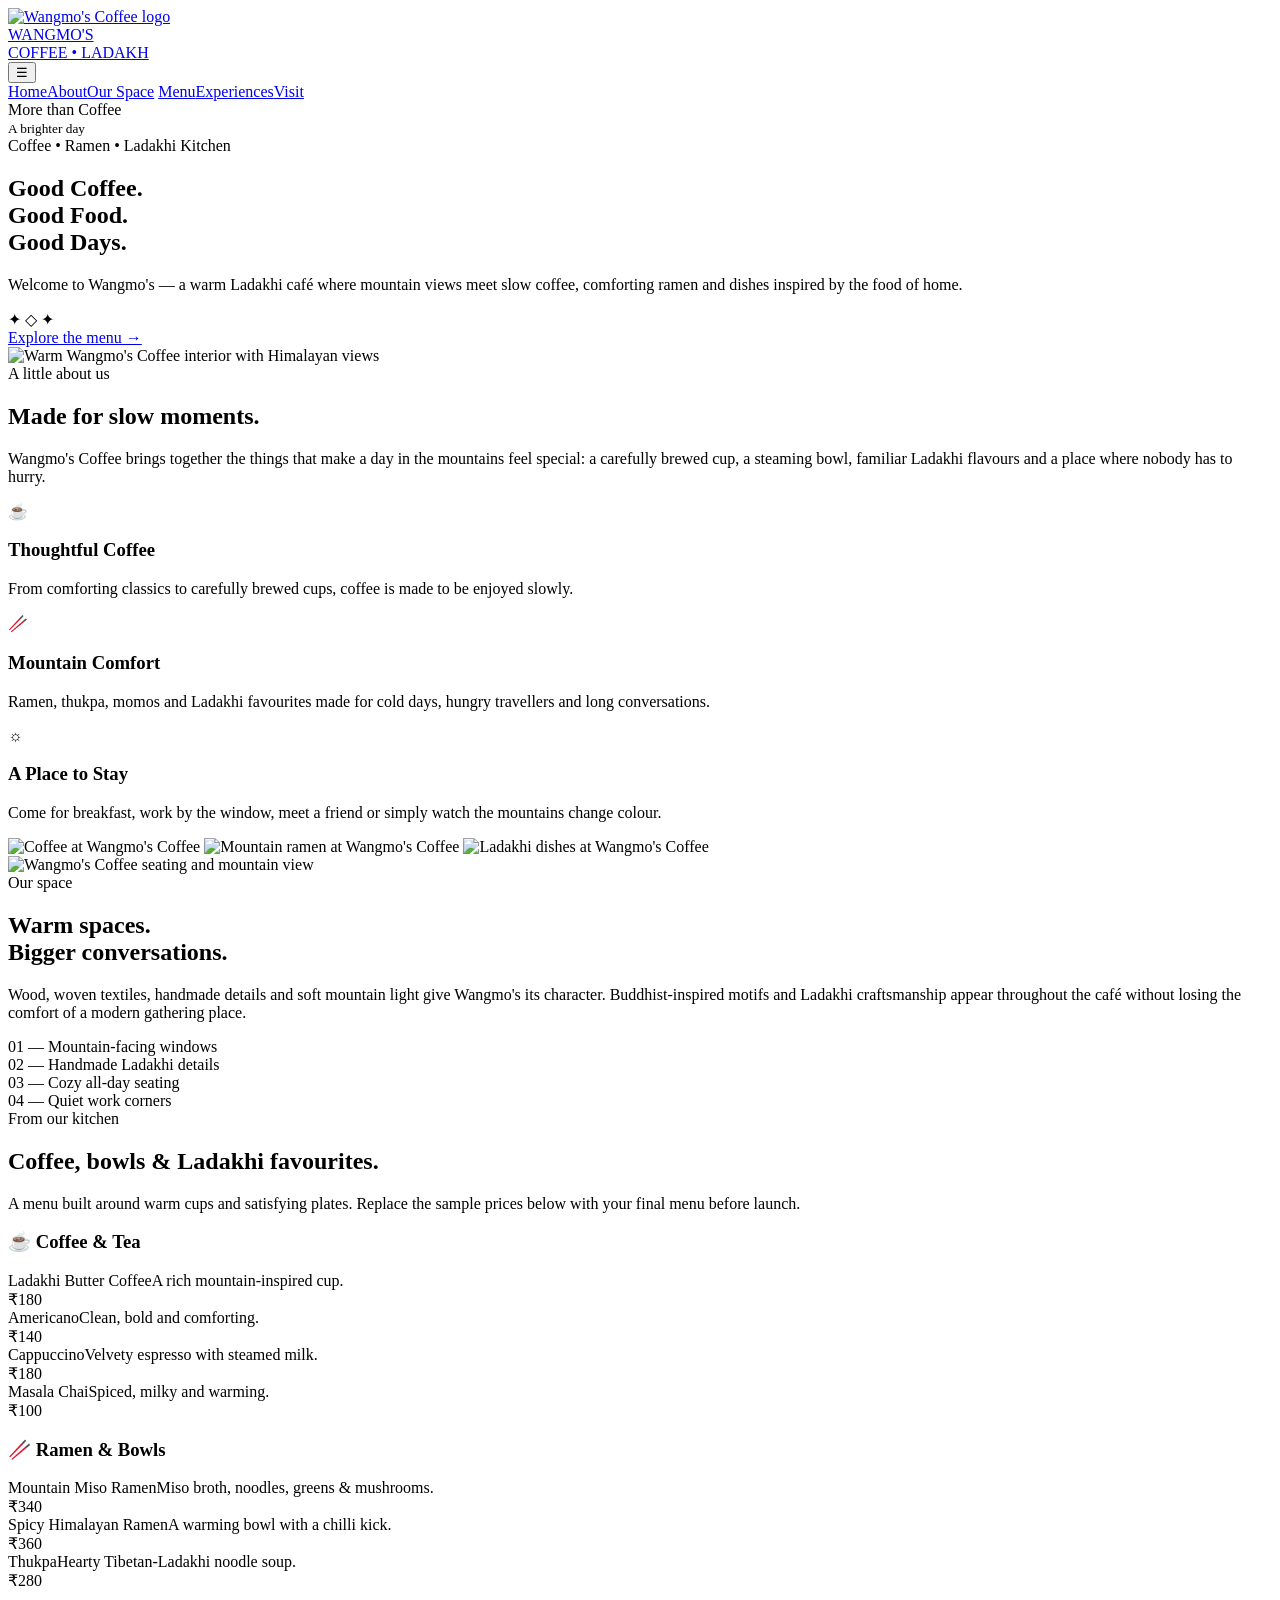
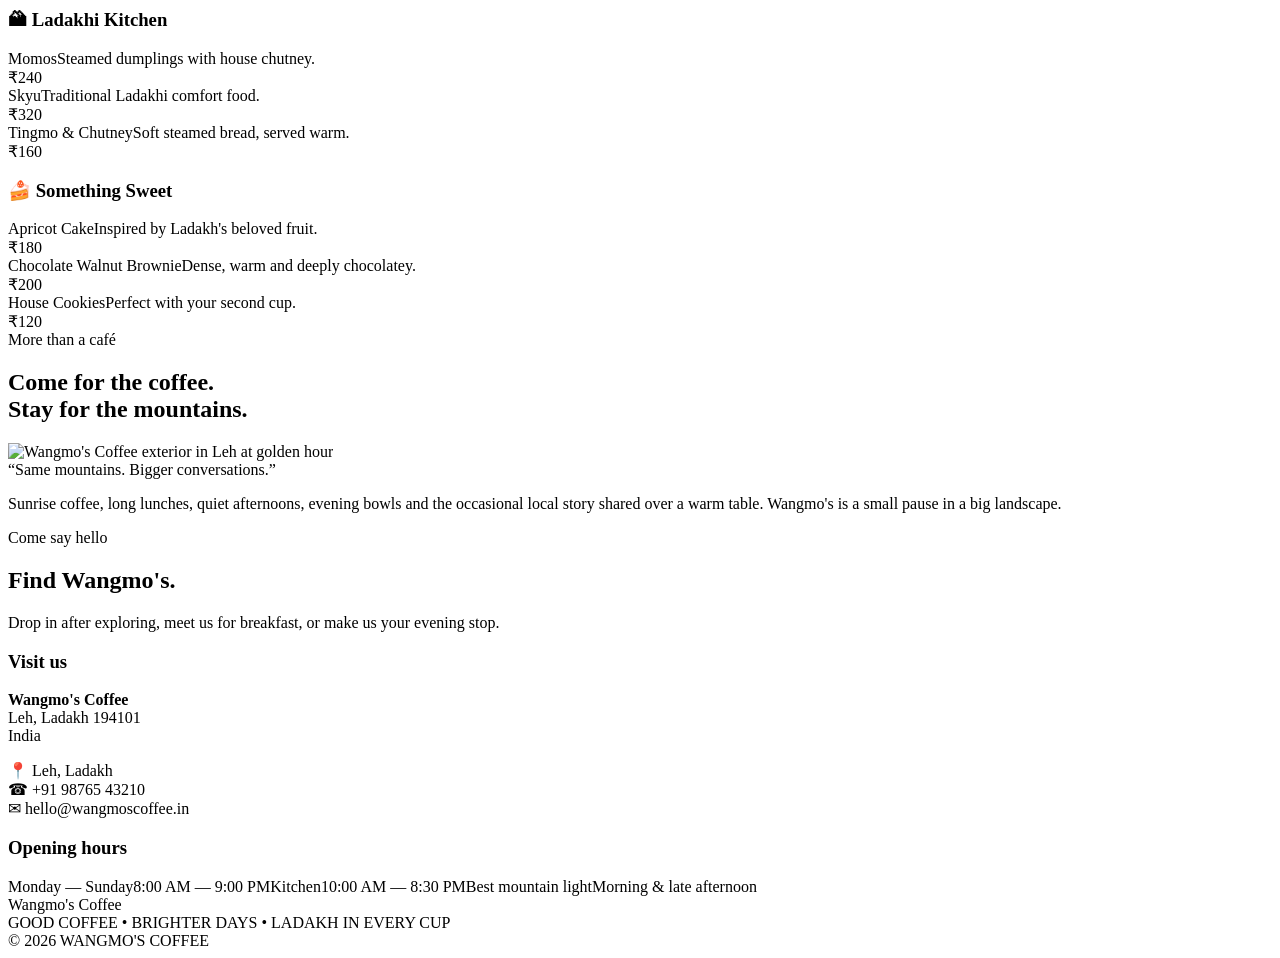
==== index.html @ b4e8e792 "Add files via upload" ====
<!doctype html>
<html lang="en">
<head>
<meta charset="utf-8">
<meta name="viewport" content="width=device-width, initial-scale=1">
<title>Wangmo's Coffee — Good Coffee • Brighter Days</title>
<meta name="description" content="Wangmo's Coffee in Leh, Ladakh — coffee, ramen and Ladakhi comfort food with Himalayan views.">
<link rel="stylesheet" href="css/style.css">
</head>
<body>
<div class="corner"></div>

<header class="nav">
  <div class="nav-inner">
    <a class="brand" href="#home">
      <img class="brand-mark" src="images/wangmos-logo.jpg" alt="Wangmo's Coffee logo">
      <div><div class="brand-name">WANGMO'S</div><div class="brand-sub">COFFEE • LADAKH</div></div>
    </a>
    <button class="menu-btn" aria-label="Open navigation" onclick="document.querySelector('.links').classList.toggle('open')">☰</button>
    <nav class="links">
      <a class="active" href="#home">Home</a><a href="#about">About</a><a href="#space">Our Space</a>
      <a href="#menu">Menu</a><a href="#experiences">Experiences</a><a href="#visit">Visit</a>
    </nav>
    <div class="tagline">More than Coffee<br><small>A brighter day</small></div>
  </div>
</header>

<main id="home">
<section class="hero">
  <div class="hero-copy">
    <div class="kicker">Coffee • Ramen • Ladakhi Kitchen</div>
    <h1>Good Coffee.<br>Good Food.<br>Good Days.</h1>
    <p>Welcome to Wangmo's — a warm Ladakhi café where mountain views meet slow coffee, comforting ramen and dishes inspired by the food of home.</p>
    <div class="ornament">✦  ◇  ✦</div>
    <a class="btn" href="#menu">Explore the menu →</a>
  </div>
  <div class="hero-image">
    <img src="images/interior-main.png" alt="Warm Wangmo's Coffee interior with Himalayan views">
  </div>
</section>

<section class="section" id="about">
  <div class="section-head">
    <div class="eyebrow">A little about us</div>
    <h2>Made for slow moments.</h2>
    <p>Wangmo's Coffee brings together the things that make a day in the mountains feel special: a carefully brewed cup, a steaming bowl, familiar Ladakhi flavours and a place where nobody has to hurry.</p>
  </div>
  <div class="cards">
    <article class="card"><div class="icon">☕</div><h3>Thoughtful Coffee</h3><p>From comforting classics to carefully brewed cups, coffee is made to be enjoyed slowly.</p></article>
    <article class="card"><div class="icon">🥢</div><h3>Mountain Comfort</h3><p>Ramen, thukpa, momos and Ladakhi favourites made for cold days, hungry travellers and long conversations.</p></article>
    <article class="card"><div class="icon">☼</div><h3>A Place to Stay</h3><p>Come for breakfast, work by the window, meet a friend or simply watch the mountains change colour.</p></article>
  </div>
  <div class="photo-strip">
    <img src="images/coffee-detail.png" alt="Coffee at Wangmo's Coffee">
    <img src="images/ramen-detail.png" alt="Mountain ramen at Wangmo's Coffee">
    <img src="images/ladakhi-food.png" alt="Ladakhi dishes at Wangmo's Coffee">
  </div>
</section>

<section class="section" id="space">
  <div class="space-grid">
    <img src="images/coffee-detail.png" alt="Wangmo's Coffee seating and mountain view">
    <div class="space-copy">
      <div class="eyebrow">Our space</div>
      <h2>Warm spaces.<br>Bigger conversations.</h2>
      <p>Wood, woven textiles, handmade details and soft mountain light give Wangmo's its character. Buddhist-inspired motifs and Ladakhi craftsmanship appear throughout the café without losing the comfort of a modern gathering place.</p>
      <div class="detail-row"><div class="detail">01 — Mountain-facing windows</div><div class="detail">02 — Handmade Ladakhi details</div><div class="detail">03 — Cozy all-day seating</div><div class="detail">04 — Quiet work corners</div></div>
    </div>
  </div>
</section>

<section class="section menu-section" id="menu">
  <div class="section-head">
    <div class="eyebrow">From our kitchen</div>
    <h2>Coffee, bowls &amp; Ladakhi favourites.</h2>
    <p>A menu built around warm cups and satisfying plates. Replace the sample prices below with your final menu before launch.</p>
  </div>
  <div class="menu-grid">
    <div class="menu-col">
      <h3>☕ Coffee &amp; Tea</h3>
      <div class="item"><div><span class="item-name">Ladakhi Butter Coffee</span><span class="item-desc">A rich mountain-inspired cup.</span></div><span class="price">₹180</span></div>
      <div class="item"><div><span class="item-name">Americano</span><span class="item-desc">Clean, bold and comforting.</span></div><span class="price">₹140</span></div>
      <div class="item"><div><span class="item-name">Cappuccino</span><span class="item-desc">Velvety espresso with steamed milk.</span></div><span class="price">₹180</span></div>
      <div class="item"><div><span class="item-name">Masala Chai</span><span class="item-desc">Spiced, milky and warming.</span></div><span class="price">₹100</span></div>
    </div>
    <div class="menu-col">
      <h3>🥢 Ramen &amp; Bowls</h3>
      <div class="item"><div><span class="item-name">Mountain Miso Ramen</span><span class="item-desc">Miso broth, noodles, greens &amp; mushrooms.</span></div><span class="price">₹340</span></div>
      <div class="item"><div><span class="item-name">Spicy Himalayan Ramen</span><span class="item-desc">A warming bowl with a chilli kick.</span></div><span class="price">₹360</span></div>
      <div class="item"><div><span class="item-name">Thukpa</span><span class="item-desc">Hearty Tibetan-Ladakhi noodle soup.</span></div><span class="price">₹280</span></div>
    </div>
    <div class="menu-col">
      <h3>🏔 Ladakhi Kitchen</h3>
      <div class="item"><div><span class="item-name">Momos</span><span class="item-desc">Steamed dumplings with house chutney.</span></div><span class="price">₹240</span></div>
      <div class="item"><div><span class="item-name">Skyu</span><span class="item-desc">Traditional Ladakhi comfort food.</span></div><span class="price">₹320</span></div>
      <div class="item"><div><span class="item-name">Tingmo &amp; Chutney</span><span class="item-desc">Soft steamed bread, served warm.</span></div><span class="price">₹160</span></div>
    </div>
    <div class="menu-col">
      <h3>🍰 Something Sweet</h3>
      <div class="item"><div><span class="item-name">Apricot Cake</span><span class="item-desc">Inspired by Ladakh's beloved fruit.</span></div><span class="price">₹180</span></div>
      <div class="item"><div><span class="item-name">Chocolate Walnut Brownie</span><span class="item-desc">Dense, warm and deeply chocolatey.</span></div><span class="price">₹200</span></div>
      <div class="item"><div><span class="item-name">House Cookies</span><span class="item-desc">Perfect with your second cup.</span></div><span class="price">₹120</span></div>
    </div>
  </div>
</section>

<section class="feature" id="experiences">
  <div class="eyebrow">More than a café</div>
  <h2>Come for the coffee.<br>Stay for the mountains.</h2>
  <img class="experience-photo" src="images/exterior.png" alt="Wangmo's Coffee exterior in Leh at golden hour">
  <div class="quote">“Same mountains. Bigger conversations.”</div>
  <p>Sunrise coffee, long lunches, quiet afternoons, evening bowls and the occasional local story shared over a warm table. Wangmo's is a small pause in a big landscape.</p>
</section>

<section class="section" id="visit">
  <div class="section-head"><div class="eyebrow">Come say hello</div><h2>Find Wangmo's.</h2><p>Drop in after exploring, meet us for breakfast, or make us your evening stop.</p></div>
  <div class="visit">
    <div class="visit-box"><h3>Visit us</h3><p><strong>Wangmo's Coffee</strong><br>Leh, Ladakh 194101<br>India</p><p>📍 Leh, Ladakh<br>☎ +91 98765 43210<br>✉ hello@wangmoscoffee.in</p></div>
    <div class="visit-box"><h3>Opening hours</h3><div class="hours"><span>Monday — Sunday</span><span>8:00 AM — 9:00 PM</span><span>Kitchen</span><span>10:00 AM — 8:30 PM</span><span>Best mountain light</span><span>Morning &amp; late afternoon</span></div></div>
  </div>
</section>
</main>

<footer><div class="footer-inner"><div><div class="footer-logo">Wangmo's Coffee</div><div class="footer-small">GOOD COFFEE • BRIGHTER DAYS • LADAKH IN EVERY CUP</div></div><div class="footer-small">© 2026 WANGMO'S COFFEE</div></div></footer>

<script src="js/script.js"></script>
</body>
</html>
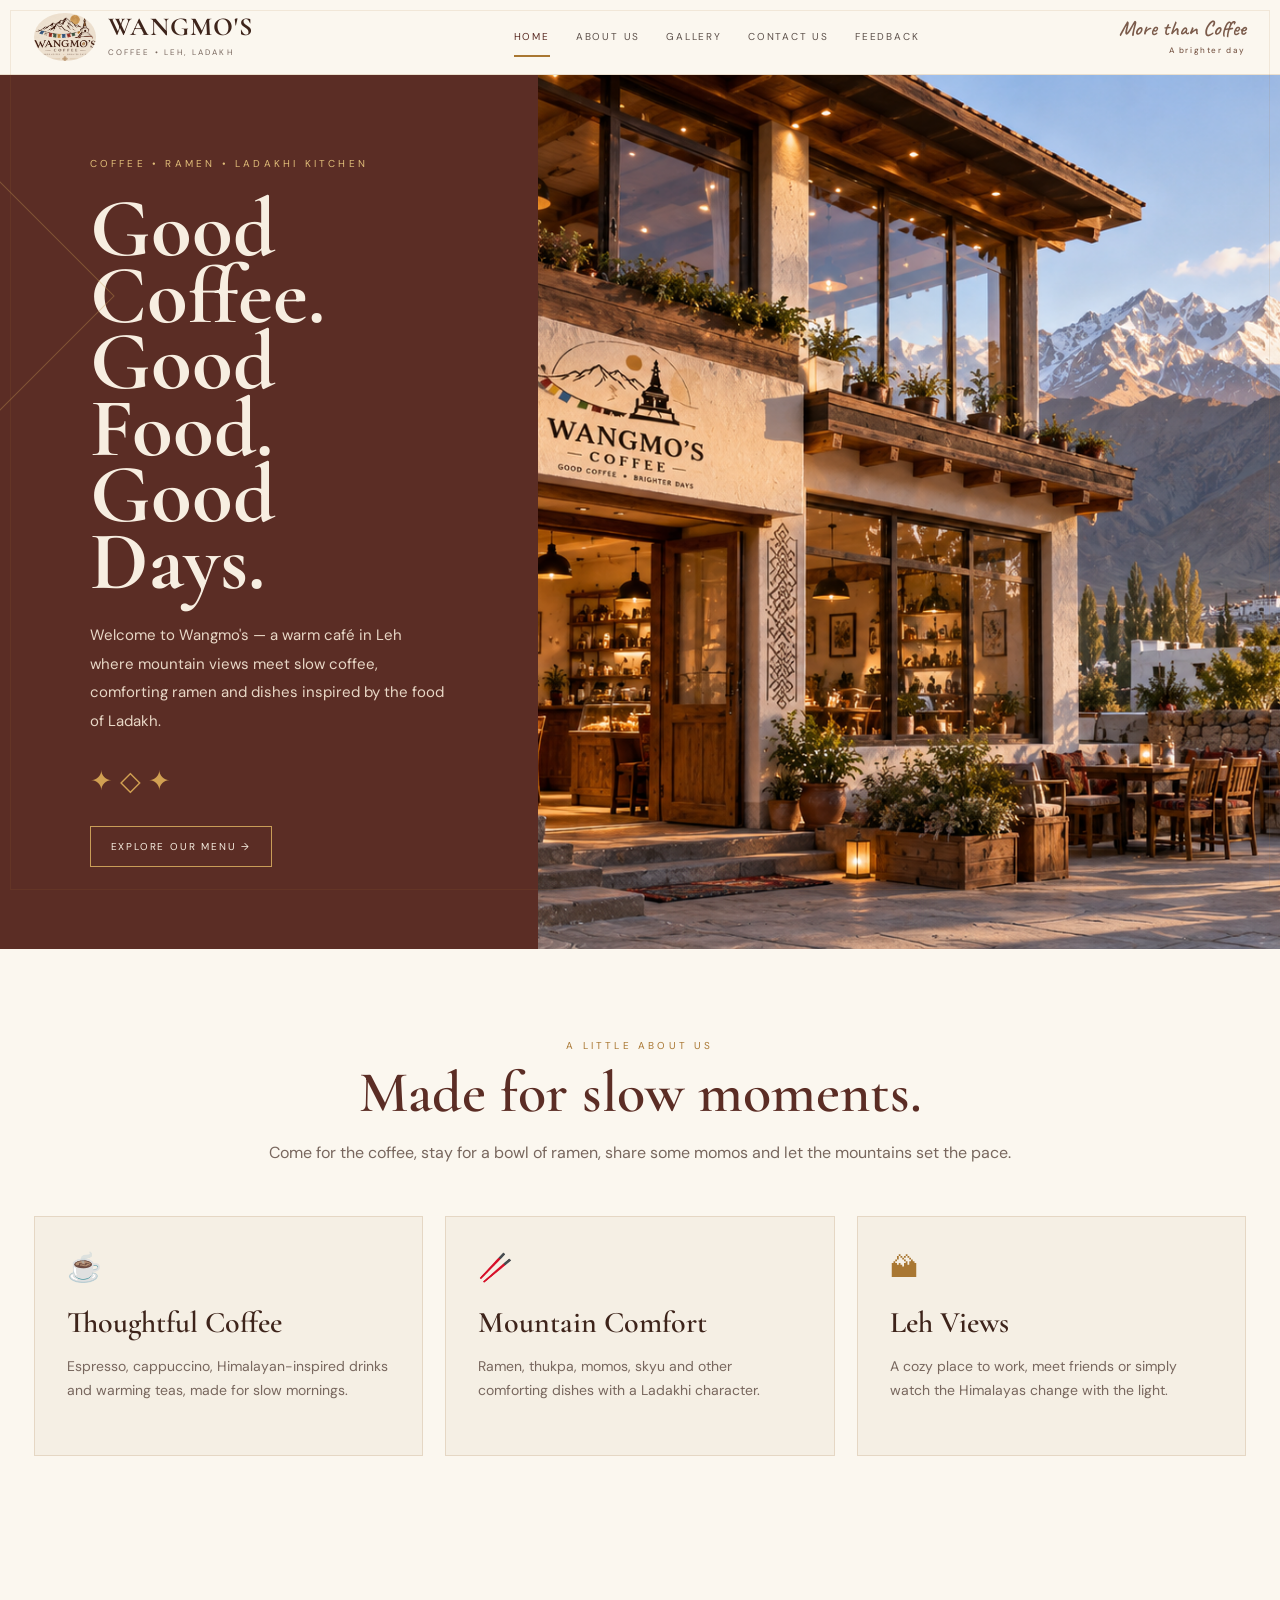
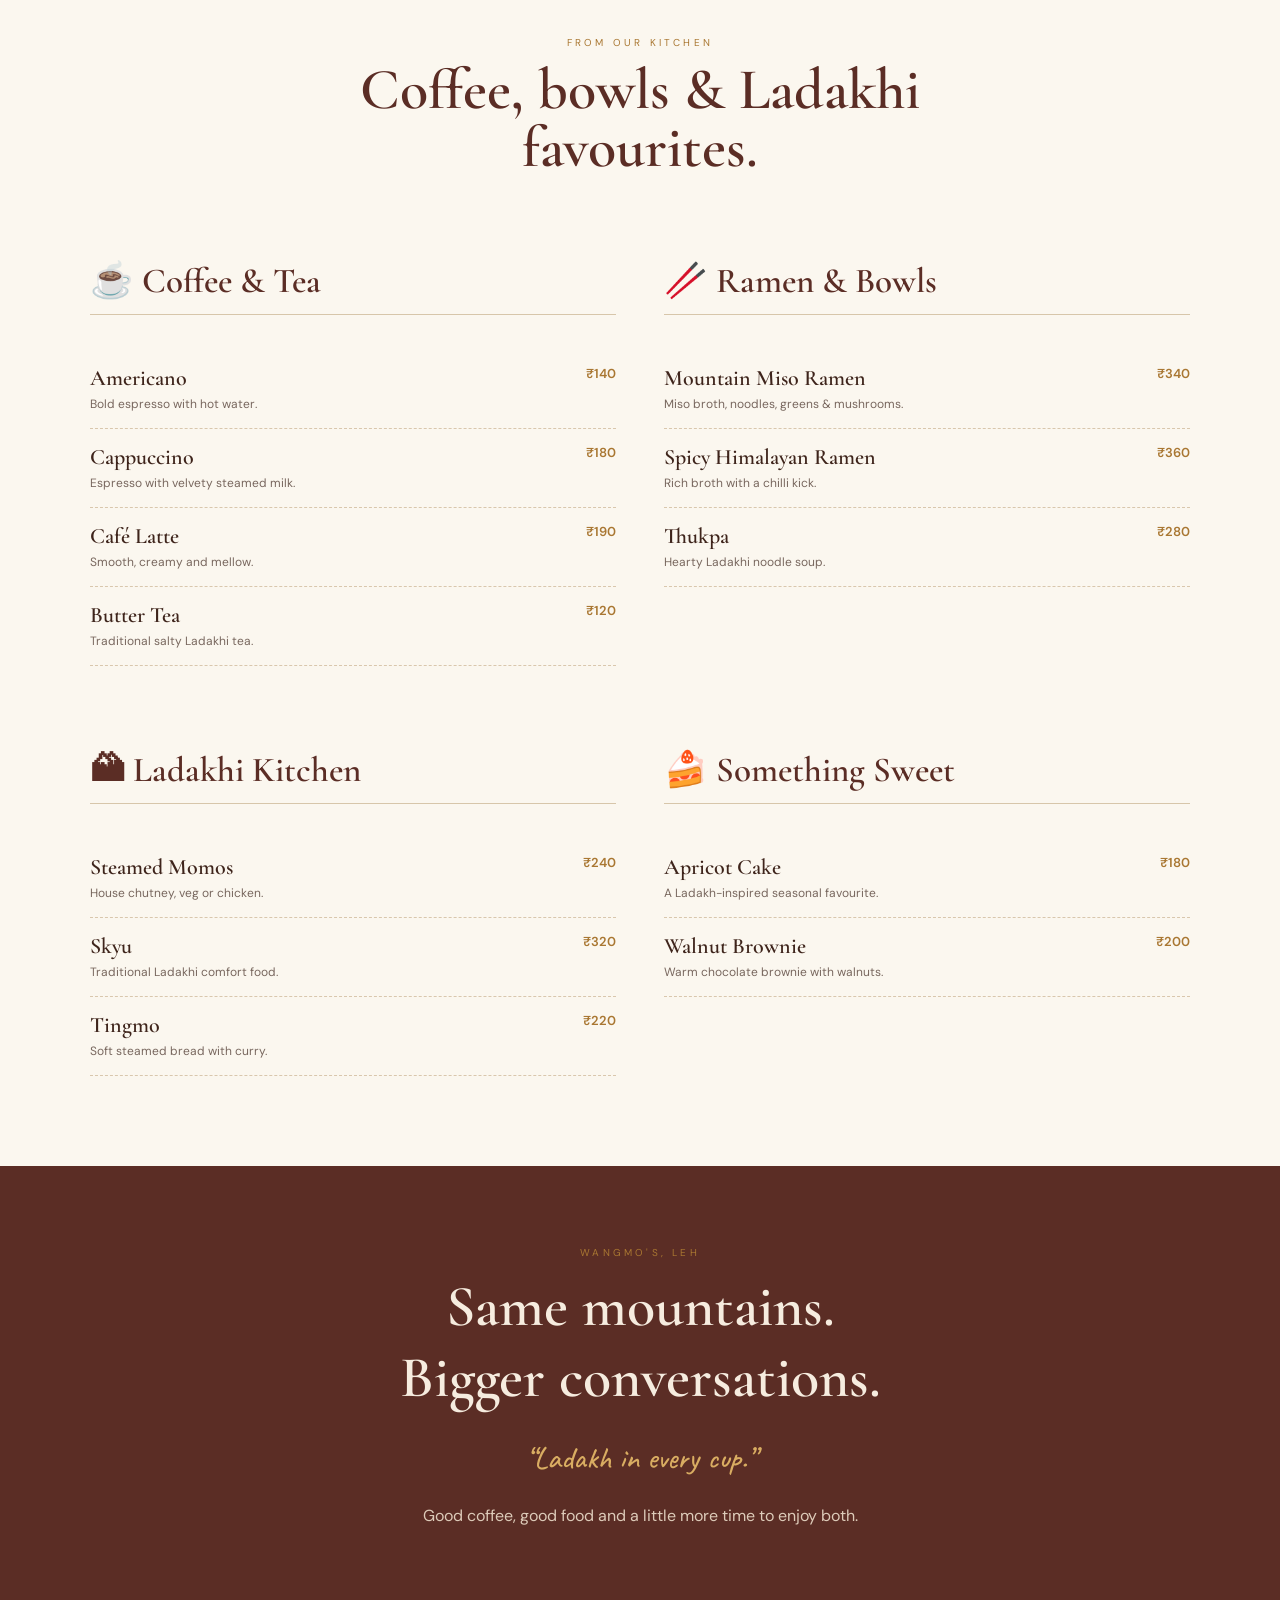
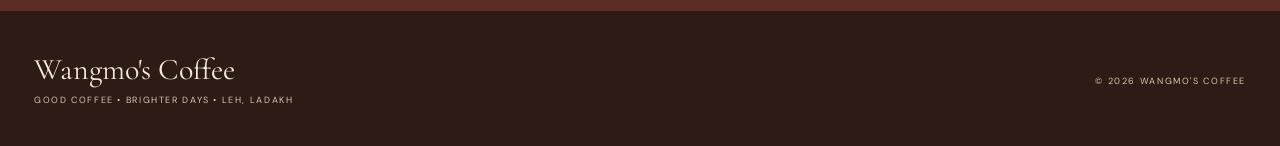
==== commit 64527d6b: "Add files via upload" ====
--- a/index.html
+++ b/index.html
@@ -1,128 +1,7 @@
-<!doctype html>
-<html lang="en">
-<head>
-<meta charset="utf-8">
-<meta name="viewport" content="width=device-width, initial-scale=1">
-<title>Wangmo's Coffee — Good Coffee • Brighter Days</title>
-<meta name="description" content="Wangmo's Coffee in Leh, Ladakh — coffee, ramen and Ladakhi comfort food with Himalayan views.">
-<link rel="stylesheet" href="css/style.css">
-</head>
-<body>
-<div class="corner"></div>
-
-<header class="nav">
-  <div class="nav-inner">
-    <a class="brand" href="#home">
-      <img class="brand-mark" src="images/wangmos-logo.jpg" alt="Wangmo's Coffee logo">
-      <div><div class="brand-name">WANGMO'S</div><div class="brand-sub">COFFEE • LADAKH</div></div>
-    </a>
-    <button class="menu-btn" aria-label="Open navigation" onclick="document.querySelector('.links').classList.toggle('open')">☰</button>
-    <nav class="links">
-      <a class="active" href="#home">Home</a><a href="#about">About</a><a href="#space">Our Space</a>
-      <a href="#menu">Menu</a><a href="#experiences">Experiences</a><a href="#visit">Visit</a>
-    </nav>
-    <div class="tagline">More than Coffee<br><small>A brighter day</small></div>
-  </div>
-</header>
-
-<main id="home">
-<section class="hero">
-  <div class="hero-copy">
-    <div class="kicker">Coffee • Ramen • Ladakhi Kitchen</div>
-    <h1>Good Coffee.<br>Good Food.<br>Good Days.</h1>
-    <p>Welcome to Wangmo's — a warm Ladakhi café where mountain views meet slow coffee, comforting ramen and dishes inspired by the food of home.</p>
-    <div class="ornament">✦  ◇  ✦</div>
-    <a class="btn" href="#menu">Explore the menu →</a>
-  </div>
-  <div class="hero-image">
-    <img src="images/interior-main.png" alt="Warm Wangmo's Coffee interior with Himalayan views">
-  </div>
-</section>
-
-<section class="section" id="about">
-  <div class="section-head">
-    <div class="eyebrow">A little about us</div>
-    <h2>Made for slow moments.</h2>
-    <p>Wangmo's Coffee brings together the things that make a day in the mountains feel special: a carefully brewed cup, a steaming bowl, familiar Ladakhi flavours and a place where nobody has to hurry.</p>
-  </div>
-  <div class="cards">
-    <article class="card"><div class="icon">☕</div><h3>Thoughtful Coffee</h3><p>From comforting classics to carefully brewed cups, coffee is made to be enjoyed slowly.</p></article>
-    <article class="card"><div class="icon">🥢</div><h3>Mountain Comfort</h3><p>Ramen, thukpa, momos and Ladakhi favourites made for cold days, hungry travellers and long conversations.</p></article>
-    <article class="card"><div class="icon">☼</div><h3>A Place to Stay</h3><p>Come for breakfast, work by the window, meet a friend or simply watch the mountains change colour.</p></article>
-  </div>
-  <div class="photo-strip">
-    <img src="images/coffee-detail.png" alt="Coffee at Wangmo's Coffee">
-    <img src="images/ramen-detail.png" alt="Mountain ramen at Wangmo's Coffee">
-    <img src="images/ladakhi-food.png" alt="Ladakhi dishes at Wangmo's Coffee">
-  </div>
-</section>
-
-<section class="section" id="space">
-  <div class="space-grid">
-    <img src="images/coffee-detail.png" alt="Wangmo's Coffee seating and mountain view">
-    <div class="space-copy">
-      <div class="eyebrow">Our space</div>
-      <h2>Warm spaces.<br>Bigger conversations.</h2>
-      <p>Wood, woven textiles, handmade details and soft mountain light give Wangmo's its character. Buddhist-inspired motifs and Ladakhi craftsmanship appear throughout the café without losing the comfort of a modern gathering place.</p>
-      <div class="detail-row"><div class="detail">01 — Mountain-facing windows</div><div class="detail">02 — Handmade Ladakhi details</div><div class="detail">03 — Cozy all-day seating</div><div class="detail">04 — Quiet work corners</div></div>
-    </div>
-  </div>
-</section>
-
-<section class="section menu-section" id="menu">
-  <div class="section-head">
-    <div class="eyebrow">From our kitchen</div>
-    <h2>Coffee, bowls &amp; Ladakhi favourites.</h2>
-    <p>A menu built around warm cups and satisfying plates. Replace the sample prices below with your final menu before launch.</p>
-  </div>
-  <div class="menu-grid">
-    <div class="menu-col">
-      <h3>☕ Coffee &amp; Tea</h3>
-      <div class="item"><div><span class="item-name">Ladakhi Butter Coffee</span><span class="item-desc">A rich mountain-inspired cup.</span></div><span class="price">₹180</span></div>
-      <div class="item"><div><span class="item-name">Americano</span><span class="item-desc">Clean, bold and comforting.</span></div><span class="price">₹140</span></div>
-      <div class="item"><div><span class="item-name">Cappuccino</span><span class="item-desc">Velvety espresso with steamed milk.</span></div><span class="price">₹180</span></div>
-      <div class="item"><div><span class="item-name">Masala Chai</span><span class="item-desc">Spiced, milky and warming.</span></div><span class="price">₹100</span></div>
-    </div>
-    <div class="menu-col">
-      <h3>🥢 Ramen &amp; Bowls</h3>
-      <div class="item"><div><span class="item-name">Mountain Miso Ramen</span><span class="item-desc">Miso broth, noodles, greens &amp; mushrooms.</span></div><span class="price">₹340</span></div>
-      <div class="item"><div><span class="item-name">Spicy Himalayan Ramen</span><span class="item-desc">A warming bowl with a chilli kick.</span></div><span class="price">₹360</span></div>
-      <div class="item"><div><span class="item-name">Thukpa</span><span class="item-desc">Hearty Tibetan-Ladakhi noodle soup.</span></div><span class="price">₹280</span></div>
-    </div>
-    <div class="menu-col">
-      <h3>🏔 Ladakhi Kitchen</h3>
-      <div class="item"><div><span class="item-name">Momos</span><span class="item-desc">Steamed dumplings with house chutney.</span></div><span class="price">₹240</span></div>
-      <div class="item"><div><span class="item-name">Skyu</span><span class="item-desc">Traditional Ladakhi comfort food.</span></div><span class="price">₹320</span></div>
-      <div class="item"><div><span class="item-name">Tingmo &amp; Chutney</span><span class="item-desc">Soft steamed bread, served warm.</span></div><span class="price">₹160</span></div>
-    </div>
-    <div class="menu-col">
-      <h3>🍰 Something Sweet</h3>
-      <div class="item"><div><span class="item-name">Apricot Cake</span><span class="item-desc">Inspired by Ladakh's beloved fruit.</span></div><span class="price">₹180</span></div>
-      <div class="item"><div><span class="item-name">Chocolate Walnut Brownie</span><span class="item-desc">Dense, warm and deeply chocolatey.</span></div><span class="price">₹200</span></div>
-      <div class="item"><div><span class="item-name">House Cookies</span><span class="item-desc">Perfect with your second cup.</span></div><span class="price">₹120</span></div>
-    </div>
-  </div>
-</section>
-
-<section class="feature" id="experiences">
-  <div class="eyebrow">More than a café</div>
-  <h2>Come for the coffee.<br>Stay for the mountains.</h2>
-  <img class="experience-photo" src="images/exterior.png" alt="Wangmo's Coffee exterior in Leh at golden hour">
-  <div class="quote">“Same mountains. Bigger conversations.”</div>
-  <p>Sunrise coffee, long lunches, quiet afternoons, evening bowls and the occasional local story shared over a warm table. Wangmo's is a small pause in a big landscape.</p>
-</section>
-
-<section class="section" id="visit">
-  <div class="section-head"><div class="eyebrow">Come say hello</div><h2>Find Wangmo's.</h2><p>Drop in after exploring, meet us for breakfast, or make us your evening stop.</p></div>
-  <div class="visit">
-    <div class="visit-box"><h3>Visit us</h3><p><strong>Wangmo's Coffee</strong><br>Leh, Ladakh 194101<br>India</p><p>📍 Leh, Ladakh<br>☎ +91 98765 43210<br>✉ hello@wangmoscoffee.in</p></div>
-    <div class="visit-box"><h3>Opening hours</h3><div class="hours"><span>Monday — Sunday</span><span>8:00 AM — 9:00 PM</span><span>Kitchen</span><span>10:00 AM — 8:30 PM</span><span>Best mountain light</span><span>Morning &amp; late afternoon</span></div></div>
-  </div>
-</section>
-</main>
-
-<footer><div class="footer-inner"><div><div class="footer-logo">Wangmo's Coffee</div><div class="footer-small">GOOD COFFEE • BRIGHTER DAYS • LADAKH IN EVERY CUP</div></div><div class="footer-small">© 2026 WANGMO'S COFFEE</div></div></footer>
-
-<script src="js/script.js"></script>
-</body>
-</html>+<!doctype html><html lang="en"><head><meta charset="utf-8"><meta name="viewport" content="width=device-width,initial-scale=1"><title>Wangmo's Coffee — Leh, Ladakh</title><meta name="description" content="Wangmo's Coffee in Leh — coffee, ramen and Ladakhi comfort food."><link rel="stylesheet" href="css/style.css"></head><body>
+<header class="nav"><div class="nav-inner"><a class="brand" href="index.html"><img class="brand-mark" src="images/wangmos-logo.jpg" alt="Wangmo's Coffee"><div><div class="brand-name">WANGMO'S</div><div class="brand-sub">COFFEE • LEH, LADAKH</div></div></a><button class="menu-btn" aria-label="Open navigation">☰</button><nav class="links"><a class="active" href="index.html">Home</a><a href="about.html">About Us</a><a href="gallery.html">Gallery</a><a href="contact.html">Contact Us</a><a href="feedback.html">Feedback</a></nav><div class="tagline">More than Coffee<br><small>A brighter day</small></div></div></header>
+<main><section class="hero"><div class="hero-copy"><div class="kicker">Coffee • Ramen • Ladakhi Kitchen</div><h1>Good Coffee.<br>Good Food.<br>Good Days.</h1><p>Welcome to Wangmo's — a warm café in Leh where mountain views meet slow coffee, comforting ramen and dishes inspired by the food of Ladakh.</p><div class="ornament">✦ ◇ ✦</div><a class="btn" href="#menu">Explore our menu →</a></div><div class="hero-image"><img src="images/exterior.png" alt="Wangmo's Coffee in a Himalayan setting"></div></section>
+<section class="section"><div class="section-head"><div class="eyebrow">A little about us</div><h2>Made for slow moments.</h2><p>Come for the coffee, stay for a bowl of ramen, share some momos and let the mountains set the pace.</p></div><div class="cards"><article class="card"><div class="icon">☕</div><h3>Thoughtful Coffee</h3><p>Espresso, cappuccino, Himalayan-inspired drinks and warming teas, made for slow mornings.</p></article><article class="card"><div class="icon">🥢</div><h3>Mountain Comfort</h3><p>Ramen, thukpa, momos, skyu and other comforting dishes with a Ladakhi character.</p></article><article class="card"><div class="icon">🏔</div><h3>Leh Views</h3><p>A cozy place to work, meet friends or simply watch the Himalayas change with the light.</p></article></div></section>
+<section class="section" id="menu"><div class="section-head"><div class="eyebrow">From our kitchen</div><h2>Coffee, bowls & Ladakhi favourites.</h2></div><div class="menu-grid"><div class="menu-col"><h3>☕ Coffee & Tea</h3><div class="item"><div><span class="item-name">Americano</span><span class="item-desc">Bold espresso with hot water.</span></div><span class="price">₹140</span></div><div class="item"><div><span class="item-name">Cappuccino</span><span class="item-desc">Espresso with velvety steamed milk.</span></div><span class="price">₹180</span></div><div class="item"><div><span class="item-name">Café Latte</span><span class="item-desc">Smooth, creamy and mellow.</span></div><span class="price">₹190</span></div><div class="item"><div><span class="item-name">Butter Tea</span><span class="item-desc">Traditional salty Ladakhi tea.</span></div><span class="price">₹120</span></div></div><div class="menu-col"><h3>🥢 Ramen & Bowls</h3><div class="item"><div><span class="item-name">Mountain Miso Ramen</span><span class="item-desc">Miso broth, noodles, greens & mushrooms.</span></div><span class="price">₹340</span></div><div class="item"><div><span class="item-name">Spicy Himalayan Ramen</span><span class="item-desc">Rich broth with a chilli kick.</span></div><span class="price">₹360</span></div><div class="item"><div><span class="item-name">Thukpa</span><span class="item-desc">Hearty Ladakhi noodle soup.</span></div><span class="price">₹280</span></div></div><div class="menu-col"><h3>🏔 Ladakhi Kitchen</h3><div class="item"><div><span class="item-name">Steamed Momos</span><span class="item-desc">House chutney, veg or chicken.</span></div><span class="price">₹240</span></div><div class="item"><div><span class="item-name">Skyu</span><span class="item-desc">Traditional Ladakhi comfort food.</span></div><span class="price">₹320</span></div><div class="item"><div><span class="item-name">Tingmo</span><span class="item-desc">Soft steamed bread with curry.</span></div><span class="price">₹220</span></div></div><div class="menu-col"><h3>🍰 Something Sweet</h3><div class="item"><div><span class="item-name">Apricot Cake</span><span class="item-desc">A Ladakh-inspired seasonal favourite.</span></div><span class="price">₹180</span></div><div class="item"><div><span class="item-name">Walnut Brownie</span><span class="item-desc">Warm chocolate brownie with walnuts.</span></div><span class="price">₹200</span></div></div></div></section>
+<section class="feature"><div class="eyebrow">Wangmo's, Leh</div><h2>Same mountains.<br>Bigger conversations.</h2><div class="quote">“Ladakh in every cup.”</div><p>Good coffee, good food and a little more time to enjoy both.</p></section>
+</main><footer><div class="footer-inner"><div><div class="footer-logo">Wangmo's Coffee</div><div class="footer-small">GOOD COFFEE • BRIGHTER DAYS • LEH, LADAKH</div></div><div class="footer-small">© <span data-year></span> WANGMO'S COFFEE</div></div></footer><script src="js/script.js"></script></body></html>
--- a/css/style.css
+++ b/css/style.css
@@ -0,0 +1,18 @@
+@import url('https://fonts.googleapis.com/css2?family=Cormorant+Garamond:wght@500;600;700&family=DM+Sans:wght@400;500;600&family=Caveat:wght@500;600&display=swap');
+:root{--cream:#f5efe4;--paper:#fbf7ef;--ink:#3e241b;--brown:#5b2d25;--gold:#a97732;--muted:#78675e;--line:#d7c6aa;--white:#fffaf2}
+*{box-sizing:border-box}html{scroll-behavior:smooth}body{margin:0;background:var(--paper);color:var(--ink);font-family:'DM Sans',sans-serif}a{color:inherit;text-decoration:none}img{max-width:100%;display:block}
+body:before{content:'';position:fixed;inset:10px;border:1px solid rgba(169,119,50,.12);pointer-events:none;z-index:100}
+.nav{position:sticky;top:0;z-index:50;background:rgba(251,247,239,.97);backdrop-filter:blur(12px);border-bottom:1px solid #eadfce}.nav-inner{max-width:1400px;margin:auto;padding:13px 34px;display:flex;align-items:center;gap:28px}.brand{display:flex;align-items:center;gap:12px;min-width:280px}.brand-mark{width:62px;height:48px;object-fit:cover;object-position:center 37%;border-radius:50%}.brand-name{font:700 26px/0.8 'Cormorant Garamond',serif;letter-spacing:.04em}.brand-sub{font-size:8px;letter-spacing:.26em;margin-top:9px;color:var(--muted)}
+.links{display:flex;justify-content:center;gap:26px;flex:1}.links a{font-size:10px;letter-spacing:.18em;text-transform:uppercase;color:#5d514b;padding:12px 0;border-bottom:2px solid transparent}.links a:hover,.links a.active{border-color:var(--gold);color:var(--brown)}.tagline{font:600 21px/.9 Caveat,cursive;text-align:right;color:#7b5b4b}.tagline small{font:500 8px 'DM Sans';display:block;letter-spacing:.2em;margin-top:7px}.menu-btn{display:none;border:0;background:none;font-size:25px;color:var(--brown)}
+.hero{max-width:1400px;margin:auto;display:grid;grid-template-columns:42% 58%;min-height:620px}.hero-copy{background:var(--brown);color:#f7eee1;padding:82px 7vw;position:relative;overflow:hidden}.hero-copy:before{content:'';position:absolute;width:180px;height:180px;border:1px solid rgba(201,158,85,.35);transform:rotate(45deg);left:-105px;top:130px}.kicker,.eyebrow{font-size:10px;letter-spacing:.32em;text-transform:uppercase;color:var(--gold)}.hero-copy .kicker{color:#e0bd79}.hero h1{font:700 clamp(58px,6.5vw,98px)/.8 'Cormorant Garamond',serif;margin:26px 0}.hero-copy p{max-width:490px;color:#e8d7c6;line-height:1.9;font-size:15px}.ornament{color:#d1a052;font-size:27px;margin:28px 0}.btn{display:inline-flex;align-items:center;gap:12px;padding:13px 20px;border:1px solid #c99d58;font-size:10px;letter-spacing:.18em;text-transform:uppercase;transition:.2s}.btn:hover{background:#c99d58;color:#321b15}.hero-image{min-height:620px;overflow:hidden}.hero-image img{width:100%;height:100%;object-fit:cover}
+.section{max-width:1400px;margin:auto;padding:90px 34px}.section-head{text-align:center;max-width:760px;margin:0 auto 48px}.section-head h2,.page-title{font:600 58px/1 'Cormorant Garamond',serif;color:var(--brown);margin:12px 0 16px}.section-head p,.copy p{color:var(--muted);line-height:1.85}.cards{display:grid;grid-template-columns:repeat(3,1fr);gap:22px}.card{background:var(--cream);border:1px solid #e5d7c4;padding:32px;min-height:240px}.card .icon{font-size:28px;color:var(--gold);margin-bottom:18px}.card h3{font:600 30px 'Cormorant Garamond';margin:0 0 10px}.card p{color:var(--muted);line-height:1.7;font-size:14px}
+.space-grid{display:grid;grid-template-columns:1.15fr .85fr;gap:22px}.space-grid img{height:100%;min-height:460px;object-fit:cover}.space-copy{background:#eee2d2;padding:55px}.space-copy h2{text-align:left}.detail-row{display:grid;grid-template-columns:repeat(2,1fr);gap:15px;margin-top:28px}.detail{padding:18px 0;border-top:1px solid var(--line);font-size:12px;letter-spacing:.08em}
+.menu-section{background:#efe4d4}.menu-grid{max-width:1100px;margin:auto;display:grid;grid-template-columns:1fr 1fr;gap:48px}.menu-col h3{font:600 35px 'Cormorant Garamond';color:var(--brown);border-bottom:1px solid var(--line);padding-bottom:12px}.item{display:flex;justify-content:space-between;gap:20px;padding:15px 0;border-bottom:1px dashed #d9c7ad}.item-name{font:600 22px 'Cormorant Garamond'}.item-desc{display:block;font-size:12px;color:var(--muted);margin-top:4px;line-height:1.5}.price{font-size:13px;white-space:nowrap;color:var(--gold);font-weight:600}
+.feature{background:var(--brown);color:#f6ecdf;padding:80px 34px;text-align:center}.feature h2{font:600 58px 'Cormorant Garamond';color:#f6ecdf;margin:12px}.feature p{max-width:650px;margin:auto;color:#ddcbb9;line-height:1.8}.quote{font:500 31px Caveat;color:#d9ad62;margin:25px}.page-hero{background:var(--brown);color:#f6ecdf;padding:90px 34px;text-align:center}.page-hero .page-title{color:#f6ecdf;font-size:70px}.page-hero p{max-width:650px;margin:0 auto;color:#ddcbb9;line-height:1.8}
+.gallery{display:grid;grid-template-columns:repeat(3,1fr);gap:14px}.gallery figure{margin:0;position:relative;overflow:hidden;background:#e8dccb;min-height:300px}.gallery figure:first-child{grid-column:span 2;grid-row:span 2}.gallery img{width:100%;height:100%;min-height:300px;object-fit:cover;transition:.5s}.gallery figure:hover img{transform:scale(1.04)}.gallery figcaption{position:absolute;left:0;right:0;bottom:0;padding:30px 20px 16px;background:linear-gradient(transparent,rgba(47,27,22,.85));color:#fff;font:600 25px 'Cormorant Garamond'}
+.about-grid,.contact-grid,.feedback-grid{display:grid;grid-template-columns:1fr 1fr;gap:24px}.panel{background:var(--cream);border:1px solid #e4d4bd;padding:48px}.panel h3{font:600 36px 'Cormorant Garamond';margin:0 0 18px;color:var(--brown)}.story-image{height:100%;min-height:500px;object-fit:cover}.facts{display:grid;grid-template-columns:1fr 1fr;margin-top:25px}.fact{border-top:1px solid var(--line);padding:18px 0;font-size:12px}.fact strong{display:block;font:600 25px 'Cormorant Garamond';color:var(--brown)}
+.contact-list{display:grid;gap:0}.contact-row{padding:20px 0;border-bottom:1px solid var(--line)}.contact-row strong{display:block;text-transform:uppercase;font-size:10px;letter-spacing:.2em;color:var(--gold);margin-bottom:6px}.map-box{min-height:100%;background:#e7ddce;display:flex;align-items:center;justify-content:center;position:relative;overflow:hidden}.map-box:before{content:'LEH';position:absolute;font:700 110px 'Cormorant Garamond';color:rgba(91,45,37,.08);transform:rotate(-10deg)}.map-card{z-index:1;background:rgba(251,247,239,.94);padding:30px;text-align:center;border:1px solid var(--line)}
+.form{display:grid;gap:16px}.field label{display:block;font-size:10px;letter-spacing:.16em;text-transform:uppercase;margin-bottom:7px;color:var(--gold)}.field input,.field textarea,.field select{width:100%;border:1px solid #d7c6aa;background:#fffaf2;padding:14px;font:14px 'DM Sans';color:var(--ink);outline:none}.field textarea{min-height:150px;resize:vertical}.field input:focus,.field textarea:focus,.field select:focus{border-color:var(--gold)}.rating{display:flex;gap:8px;flex-direction:row-reverse;justify-content:flex-end}.rating input{display:none}.rating label{font-size:28px;color:#cdb99a;cursor:pointer}.rating label:hover,.rating label:hover~label,.rating input:checked~label{color:var(--gold)}
+footer{background:#2f1b16;color:#d8c5b0;padding:40px 34px}.footer-inner{max-width:1400px;margin:auto;display:flex;justify-content:space-between;gap:30px;align-items:center}.footer-logo{font:30px 'Cormorant Garamond';color:#f5eadb}.footer-small{font-size:9px;letter-spacing:.18em;margin-top:6px}.success{display:none;background:#e6ddc8;border:1px solid var(--gold);padding:15px;margin-top:15px;color:var(--brown)}
+@media(max-width:900px){.links{display:none}.links.open{display:flex;position:absolute;left:0;right:0;top:74px;background:var(--paper);padding:18px 25px;flex-direction:column;gap:4px;border-bottom:1px solid var(--line)}.tagline{display:none}.menu-btn{display:block;margin-left:auto}.nav-inner{padding:12px 18px}.brand{min-width:0}.hero{grid-template-columns:1fr}.hero-image{min-height:420px;order:-1}.hero-copy{padding:65px 30px}.cards,.menu-grid,.about-grid,.contact-grid,.feedback-grid{grid-template-columns:1fr}.section{padding:65px 20px}.section-head h2,.feature h2{font-size:48px}.space-grid{grid-template-columns:1fr}.space-grid img{min-height:320px}.gallery{grid-template-columns:1fr 1fr}.gallery figure:first-child{grid-column:span 2;grid-row:span 1}.page-hero .page-title{font-size:56px}.footer-inner{flex-direction:column;align-items:flex-start}}
+@media(max-width:550px){.gallery{grid-template-columns:1fr}.gallery figure:first-child{grid-column:span 1}.detail-row,.facts{grid-template-columns:1fr}.page-hero{padding:65px 20px}.page-hero .page-title{font-size:48px}}
